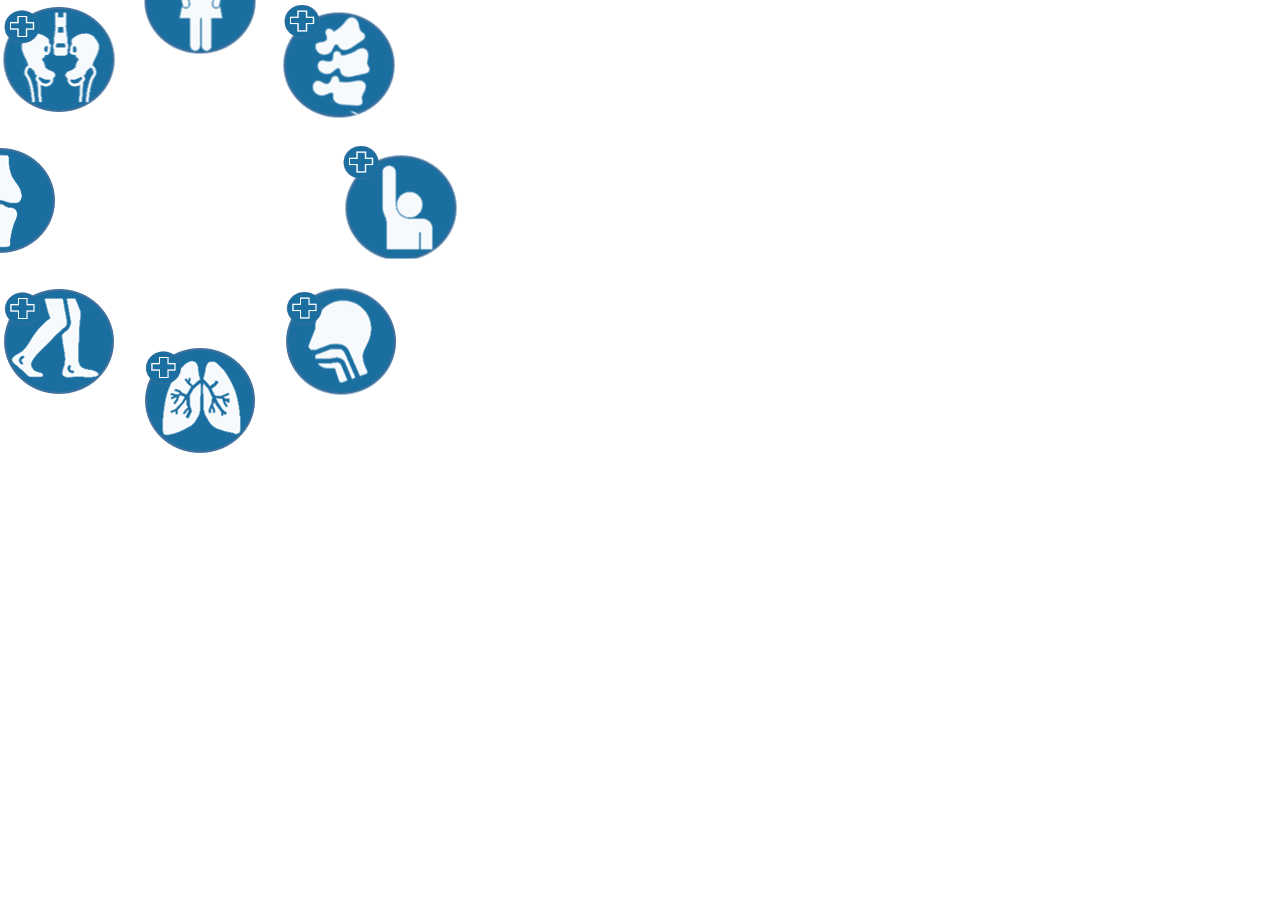
==== index.html @ dfc44511 "arrangement of elements in a circle using js" ====
<!DOCTYPE html>
<html lang="en">
    <link rel="stylesheet" href="/css/style.css">
<head>
    <meta charset="UTF-8">
    <meta http-equiv="x-image-UA-Compatible" content="IE=edge">
    <meta name="viewport" content="width=device-width, initial-scale=1.0">
    <title>CMAt</title>
</head>
<body>


<div class="circular-menu">
    <div class="circular item1"><img class="x-image" src="images/x.png" alt=""></div>
    <div class="circular item2"><img class="x-image" src="images/x.png" alt=""></div>
    <div class="circular item3"><img class="x-image" src="images/x.png" alt=""></div>
    <div class="circular item4"><img class="x-image" src="images/x.png" alt=""></div>
    <div class="circular item5"><img class="x-image" src="images/x.png" alt=""></div>
    <div class="circular item6"><img class="x-image" src="images/x.png" alt=""></div>
    <div class="circular item7"><img class="x-image" src="images/x.png" alt=""></div>
    <div class="circular item8"><img class="x-image" src="images/x.png" alt=""></div>
</div>


          
        </div>
    </div>

    <script src="/js/main.js"></script>
</body>
</html>
---- css/style.css ----
*{
    padding: 0;
    margin: 0;
    box-sizing: border-box;
}

body{
    
    background: linear-gradient(180deg, rgba(255, 255, 255, 0) 0%, rgba(224, 247, 252, 0.583333) 25.87%, #CAF2FA 100%) no-repeat;
    background: 100vh;
}

.item1{
    background:url(/images/img1.png) no-repeat;
    width: 115px;
    height: 117px;
}

.item2{
    background: url(/images/img2.png) no-repeat;
    width: 110px;
    height: 107px;
}

.item3{
    background: url(/images/img3.png) no-repeat;
    width: 110px;
    height: 106px;
}

.item4{
    background: url(/images/img4.png) no-repeat;
    width: 110px;
    height: 106px;
}

.item5{
    background: url(/images/img5.png) no-repeat;
    width: 110px;
    height: 106px;
}

.item6{
    background: url(/images/img6.png) no-repeat;
    width: 111px;
    height: 106px;
}

.item7{
    background: url(/images/img7.png) no-repeat;
    width: 111px;
    height: 107px;
}

.item8{
    background: url(/images/img8.png) no-repeat;
    width: 115px;
    height: 117px;
}


.circular-menu{
    position: relative;
    height: 400px;
    width: 400px;
}

.circular{
    position: absolute;
    top: 50%;
    left: 50%;
    transform: translate(-50%, -50%);
    display: flex;
    align-items: center;
    justify-content: center;
    color: '';
  
}

.x-image{
    position: absolute;
    top: 0%;
    left: 0;
    transform: translate(0%, 0%);
    width: 41px;
    height: 41px;
 }
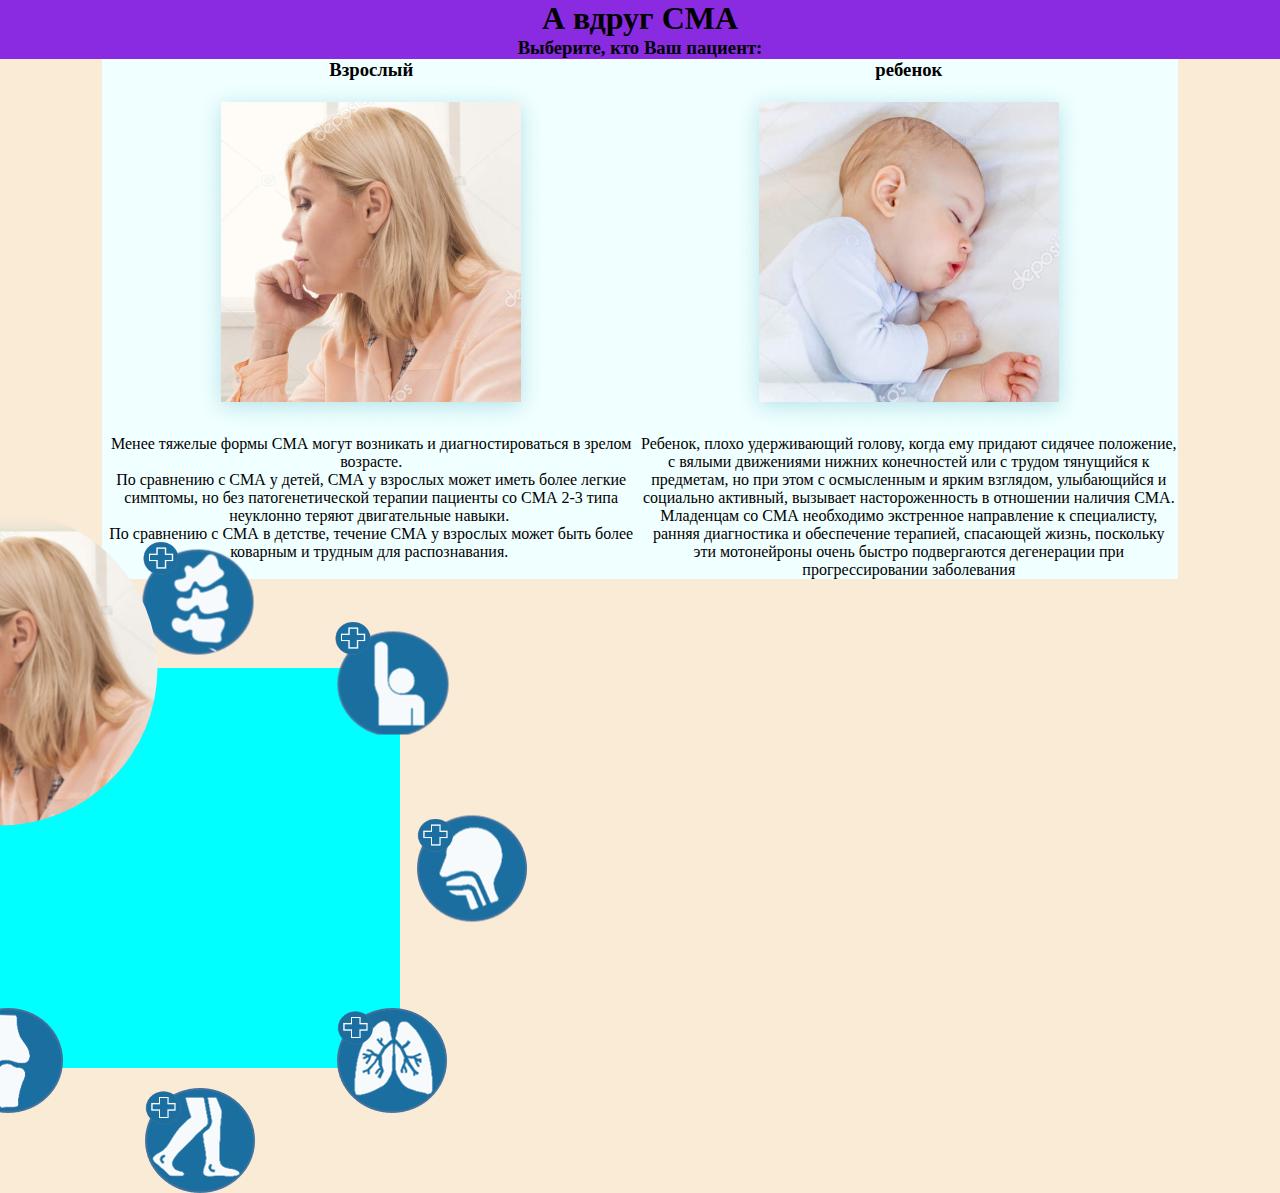
==== commit 69b0f7e6: "block alignment" ====
--- a/index.html
+++ b/index.html
@@ -8,24 +8,61 @@
     <title>CMAt</title>
 </head>
 <body>
+<main>
+    <div class="head">
+                <h1>А вдруг СМА</h1>
+            <h3>Выберите, кто Ваш пациент:</h3>
+    </div>
+
+    <div class="column">
+                <div class="column-item">
+                    <h3>Взрослый</h3>
+                
+                     <img src="/images/adult.png" alt="">
+               
+                    <p>Менее тяжелые формы СМА могут возникать и диагностироваться в зрелом возрасте. </p>
+                    <p>По сравнению с СМА у детей, СМА у взрослых может иметь более легкие симптомы, но
+                         без патогенетической терапии пациенты со СМА 2-3 типа неуклонно теряют
+                          двигательные навыки. 
+                    </p>
+                    <p>По сравнению с СМА в детстве, течение СМА у взрослых может быть более коварным и
+                         трудным для распознавания. </p>
+                </div>
+        
+            <div class="column-item">
+                <h3>ребенок</h3>
+                <img src="/images/kid.png" alt="">
+         
+        
+                <p>Ребенок, плохо удерживающий голову, когда ему придают сидячее положение, с вялыми
+                    движениями нижних конечностей или с трудом тянущийся к предметам, но при этом с
+                    осмысленным и ярким взглядом, улыбающийся и социально активный, вызывает настороженность
+                    в отношении наличия СМА.
+                </p>
+                <p>Младенцам со СМА необходимо экстренное направление к специалисту, ранняя диагностика и обеспечение
+                    терапией, спасающей жизнь, поскольку эти мотонейроны очень быстро подвергаются
+                    дегенерации при прогрессировании заболевания</p>
+            </div>
+    </div>
+
+    <div class="circular-menu">
+            <div class="circular item2"><img class="x-image" src="images/x.png" alt=""></div>
+            <div class="circular item3"><img class="x-image" src="images/x.png" alt=""></div>
+            <div class="circular item4"><img class="x-image" src="images/x.png" alt=""></div>
+            <div class="circular item5"><img class="x-image" src="images/x.png" alt=""></div>
+            <div class="circular item6"><img class="x-image" src="images/x.png" alt=""></div>
+            <div class="circular item7"><img class="x-image" src="images/x.png" alt=""></div>
+            <div class="circular item8"><img class="x-image" src="images/x.png" alt=""></div>
+            <div class="circular item1"><img class="x-image" src="images/x.png" alt=""></div>
+            <div class="adult-img"></div>
+    </div>
 
 
-<div class="circular-menu">
-    <div class="circular item1"><img class="x-image" src="images/x.png" alt=""></div>
-    <div class="circular item2"><img class="x-image" src="images/x.png" alt=""></div>
-    <div class="circular item3"><img class="x-image" src="images/x.png" alt=""></div>
-    <div class="circular item4"><img class="x-image" src="images/x.png" alt=""></div>
-    <div class="circular item5"><img class="x-image" src="images/x.png" alt=""></div>
-    <div class="circular item6"><img class="x-image" src="images/x.png" alt=""></div>
-    <div class="circular item7"><img class="x-image" src="images/x.png" alt=""></div>
-    <div class="circular item8"><img class="x-image" src="images/x.png" alt=""></div>
-</div>
 
-
-          
-        </div>
-    </div>
-
+                
+              
+       
+</main>
     <script src="/js/main.js"></script>
 </body>
 </html>--- a/css/style.css
+++ b/css/style.css
@@ -6,8 +6,13 @@
 
 body{
     
-    background: linear-gradient(180deg, rgba(255, 255, 255, 0) 0%, rgba(224, 247, 252, 0.583333) 25.87%, #CAF2FA 100%) no-repeat;
-    background: 100vh;
+    /* background: linear-gradient(180deg, rgba(255, 255, 255, 0) 0%, rgba(224, 247, 252, 0.583333) 25.87%, #CAF2FA 100%) no-repeat;
+    background: 100vh; */
+    background-color: antiquewhite;
+}
+
+main{
+ 
 }
 
 .item1{
@@ -59,12 +64,6 @@
 }
 
 
-.circular-menu{
-    position: relative;
-    height: 400px;
-    width: 400px;
-}
-
 .circular{
     position: absolute;
     top: 50%;
@@ -73,7 +72,6 @@
     display: flex;
     align-items: center;
     justify-content: center;
-    color: '';
   
 }
 
@@ -84,4 +82,48 @@
     transform: translate(0%, 0%);
     width: 41px;
     height: 41px;
+ }
+
+ .adult-img{
+    background: url(/images/adult.png);
+    width: 315px;
+    height: 315px;
+    border-radius: 50%;
+    top:50%;
+    left: 50%;
+    transform: translate(-50%, -50%);
+ }
+
+ .circular-menu{
+    position: absolute;
+    height: 400px;
+    width: 400px;
+    background-color: aqua;
+}
+
+
+ .head{
+    background-color: blueviolet;
+    text-align: center;
+
+  
+ }
+
+ .column{
+    background-color: azure;
+    display: flex;
+    margin-left: 8%;
+    margin-right: 8%;
+    margin-bottom: 89px;
+    flex-basis: 100%;
+ }
+
+
+ .column-item {
+    text-align: center;
+    flex-basis: 50%;
+  
+ }
+ .content p{
+    margin: 31px, 36px;
  }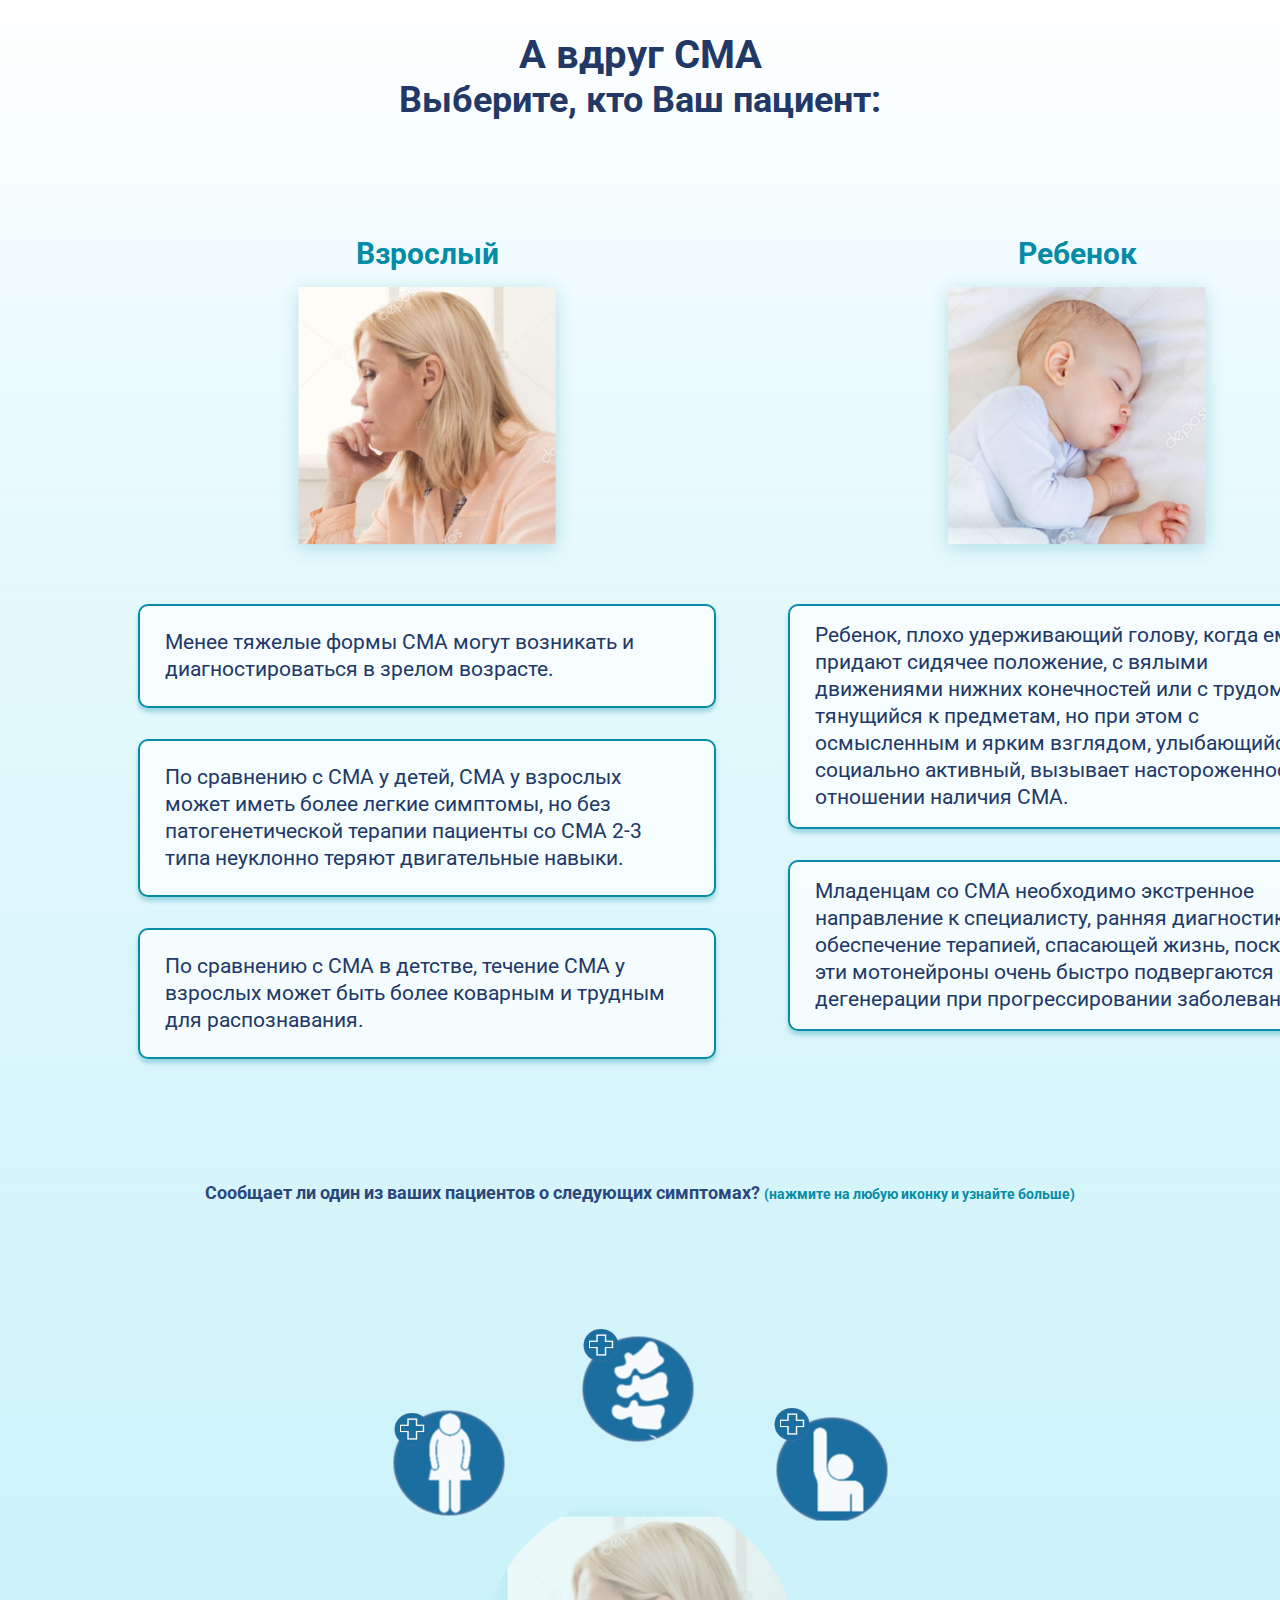
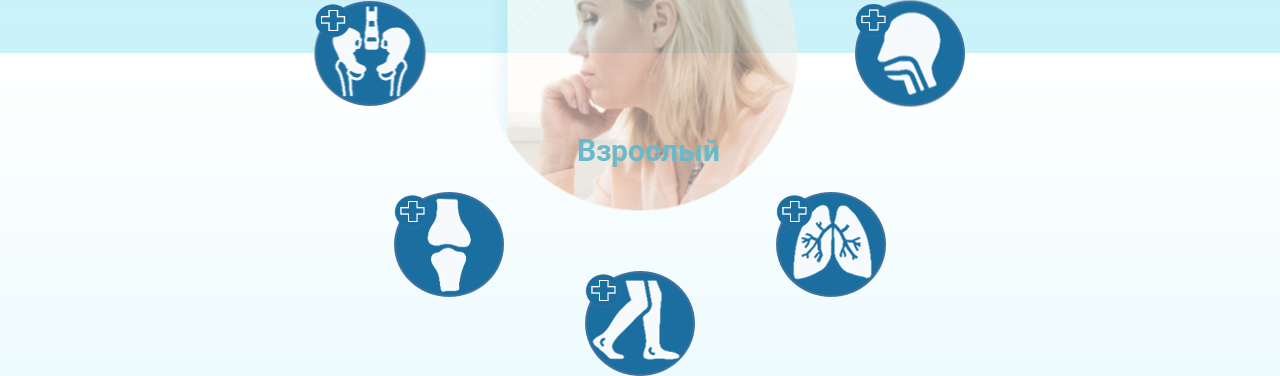
==== commit 3f4963d7: "fix" ====
--- a/index.html
+++ b/index.html
@@ -1,68 +1,82 @@
 <!DOCTYPE html>
 <html lang="en">
-    <link rel="stylesheet" href="/css/style.css">
+<link rel="stylesheet" href="/css/style.css">
+
 <head>
     <meta charset="UTF-8">
     <meta http-equiv="x-image-UA-Compatible" content="IE=edge">
     <meta name="viewport" content="width=device-width, initial-scale=1.0">
+    <link rel="preconnect" href="https://fonts.googleapis.com">
+    <link rel="preconnect" href="https://fonts.gstatic.com" crossorigin>
+    <link href="https://fonts.googleapis.com/css2?family=Roboto:wght@400;700;900&display=swap" rel="stylesheet">
     <title>CMAt</title>
 </head>
+
 <body>
-<main>
     <div class="head">
-                <h1>А вдруг СМА</h1>
-            <h3>Выберите, кто Ваш пациент:</h3>
+        <h3>А вдруг СМА</h3>
+        <h4>Выберите, кто Ваш пациент:</h4>
     </div>
 
     <div class="column">
-                <div class="column-item">
-                    <h3>Взрослый</h3>
-                
-                     <img src="/images/adult.png" alt="">
-               
-                    <p>Менее тяжелые формы СМА могут возникать и диагностироваться в зрелом возрасте. </p>
-                    <p>По сравнению с СМА у детей, СМА у взрослых может иметь более легкие симптомы, но
-                         без патогенетической терапии пациенты со СМА 2-3 типа неуклонно теряют
-                          двигательные навыки. 
-                    </p>
-                    <p>По сравнению с СМА в детстве, течение СМА у взрослых может быть более коварным и
-                         трудным для распознавания. </p>
-                </div>
-        
-            <div class="column-item">
-                <h3>ребенок</h3>
-                <img src="/images/kid.png" alt="">
-         
-        
-                <p>Ребенок, плохо удерживающий голову, когда ему придают сидячее положение, с вялыми
-                    движениями нижних конечностей или с трудом тянущийся к предметам, но при этом с
-                    осмысленным и ярким взглядом, улыбающийся и социально активный, вызывает настороженность
-                    в отношении наличия СМА.
-                </p>
-                <p>Младенцам со СМА необходимо экстренное направление к специалисту, ранняя диагностика и обеспечение
-                    терапией, спасающей жизнь, поскольку эти мотонейроны очень быстро подвергаются
-                    дегенерации при прогрессировании заболевания</p>
-            </div>
+        <div class="column-item">
+            <h3 class="column-adult-h3">Взрослый</h3>
+
+            <img data-image="adult" src="/images/adult.png" alt="">
+
+            <p class="adult">Менее тяжелые формы СМА могут возникать и диагностироваться в зрелом возрасте. </p>
+            <p class="adult">По сравнению с СМА у детей, СМА у взрослых может иметь более легкие симптомы, но
+                без патогенетической терапии пациенты со СМА 2-3 типа неуклонно теряют
+                двигательные навыки. 
+            </p class="=adult">
+            <p class="adult">По сравнению с СМА в детстве, течение СМА у взрослых может быть более коварным и
+                трудным для распознавания. </p>
+        </div>
+
+        <div class="column-item">
+            <h3 class="kid-item-h3"> Ребенок</h3>
+            <img data-image="kid" src="/images/kid.png" alt="">
+
+
+            <p class="kid">Ребенок, плохо удерживающий голову, когда ему придают сидячее положение, с вялыми
+                движениями нижних конечностей или с трудом тянущийся к предметам, но при этом с
+                осмысленным и ярким взглядом, улыбающийся и социально активный, вызывает настороженность
+                в отношении наличия СМА.
+            </p>
+            <p class="kid">Младенцам со СМА необходимо экстренное направление к специалисту, ранняя диагностика и
+                обеспечение
+                терапией, спасающей жизнь, поскольку эти мотонейроны очень быстро подвергаются
+                дегенерации при прогрессировании заболевания</p>
+        </div>
+    </div>
+
+    <div class="wrapper-content">
+        <p class="text">Сообщает ли один из ваших пациентов о следующих симптомах? <span> (нажмите на любую иконку и
+                узнайте больше)</span></p>
     </div>
 
     <div class="circular-menu">
-            <div class="circular item2"><img class="x-image" src="images/x.png" alt=""></div>
-            <div class="circular item3"><img class="x-image" src="images/x.png" alt=""></div>
-            <div class="circular item4"><img class="x-image" src="images/x.png" alt=""></div>
-            <div class="circular item5"><img class="x-image" src="images/x.png" alt=""></div>
-            <div class="circular item6"><img class="x-image" src="images/x.png" alt=""></div>
-            <div class="circular item7"><img class="x-image" src="images/x.png" alt=""></div>
-            <div class="circular item8"><img class="x-image" src="images/x.png" alt=""></div>
-            <div class="circular item1"><img class="x-image" src="images/x.png" alt=""></div>
-            <div class="adult-img"></div>
+        <div class="circular item2"><img class="x-image" src="images/x.png" alt=""></div>
+        <div class="circular item3"><img class="x-image" src="images/x.png" alt=""></div>
+        <div class="circular item4"><img class="x-image" src="images/x.png" alt=""></div>
+        <div class="circular item5"><img class="x-image" src="images/x.png" alt=""></div>
+        <div class="circular item6"><img class="x-image" src="images/x.png" alt=""></div>
+        <div class="circular item7"><img class="x-image" src="images/x.png" alt=""></div>
+        <div class="circular item8"><img class="x-image" src="images/x.png" alt=""></div>
+        <div class="circular item1"><img class="x-image" src="images/x.png" alt=""></div>
+
+
+        <div class="circul-img adult-img">
+            <p>
+                Взрослый
+            </p>
+        </div>
     </div>
 
 
 
-                
-              
-       
-</main>
+
     <script src="/js/main.js"></script>
 </body>
+
 </html>--- a/css/style.css
+++ b/css/style.css
@@ -4,15 +4,121 @@
     box-sizing: border-box;
 }
 
+
+
+
+
 body{
+    background-size: cover;
+    background-image: -webkit-gradient (180deg, rgba(255, 255, 255, 0) 0%, rgba(217, 246, 251, 0.5833) 25%, #CAF2FA 100%);
+    background-image: -webkit-linear-gradient(180deg, rgba(255, 255, 255, 0) 0%, rgba(217, 246, 251, 0.5833) 25%, #CAF2FA 100%);
+    background-image: -html-linear-gradient(180deg, rgba(255, 255, 255, 0) 0%, rgba(217, 246, 251, 0.5833) 25%, #CAF2FA 100%);
+    background-image: -moz-linear-gradient(180deg, rgba(255, 255, 255, 0) 0%, rgba(217, 246, 251, 0.5833) 25%, #CAF2FA 100%) ;
+    background-image: -ms-linear-gradient(180deg, rgba(255, 255, 255, 0) 0%, rgba(217, 246, 251, 0.5833) 25%, #CAF2FA 100%);
+    background-image: -o-linear-gradient(180deg, rgba(255, 255, 255, 0) 0%, rgba(217, 246, 251, 0.5833) 25%, #CAF2FA 100%);
+    background-image: linear-gradient(180deg, rgba(255, 255, 255, 0) 0%, rgba(217, 246, 251, 0.5833) 25%, #CAF2FA 100%);
+
+}
+.head{
+    text-align: center;
+ }
+
+  .head h3{
+    font-family: 'Roboto', sans-serif;
+    font-style:Black;
+    line-height: 50px;
+    line-height: 107%;
+    font-size: 40px;
+    align-items: center;
+    vertical-align: top;
+    color:#223867;
+    margin-top: 34px;      
+  }
+
+  .head h4{
+    font-family: 'Roboto', sans-serif;
+    font-style: Bold;
+    font-size: 36px;
+    line-height: 54px;
+    line-height: 128%;
+    align-items: center;
+    vertical-align: top;
+    color:#223867;
+
+  }
+
+ .column{
+    margin-top: 116px;
+    display: flex;
+    margin-left: 8%;
+    margin-right: 8%;
+    margin-bottom: 89px;
+    flex-basis: 100%;
+ }
+
+ .column h3, .circul-img p{
+    font-family: 'Roboto', sans-serif;
+    font-style: Bold;
+    font-size: 30px;
+    line-height: 35px;
+    line-height: 100%;
+    align-items: center;
+    vertical-align: top;
+    color:#028CA6;
+ }
+
+ .column img{
+    height: 300px;
+    width: 300px;
+    cursor: pointer;
+ 
+ }
+ .column-item {
+    text-align: center;
+    flex-basis: 50%;
+  
+ }
+ .column-item p {
+    font-family: 'Roboto', sans-serif;
+    font-style:Regular;
+    font-size: 21px;
+    line-height: 110%;
+    line-height: 27px;
+    text-align: left;
+    vertical-align: top;
+    border: 2px solid  #068CA6;
+    border-radius: 10px;
+    background-color: rgba(255, 255, 255, 0.7); 
+    box-shadow:  0px 4px 4px  rgba(6, 140, 166, 0.31);
+    margin: 31px 36px;
+    width: 578px;
+    color:#223867
     
-    /* background: linear-gradient(180deg, rgba(255, 255, 255, 0) 0%, rgba(224, 247, 252, 0.583333) 25.87%, #CAF2FA 100%) no-repeat;
-    background: 100vh; */
-    background-color: antiquewhite;
-}
-
-main{
- 
+ }
+.adult{
+    padding: 23px 25px;
+}
+ .kid {
+    padding: 16px 25px;
+ }
+
+.text {
+    font-family: 'Roboto', sans-serif;
+    font-size: 18px;
+    font-weight: 700;
+    line-height: 21.09px;
+    text-align: center;
+    color: rgba(42, 71, 125, 1);
+    margin-top: 92px;
+}
+
+.text span{
+    font-family: 'Roboto', sans-serif;
+    font-size: 14px;
+    font-weight: 700;
+    line-height: 16.41px;
+    text-align: center;
+    color: rgba(6, 140, 166, 1)
 }
 
 .item1{
@@ -69,61 +175,56 @@
     top: 50%;
     left: 50%;
     transform: translate(-50%, -50%);
-    display: flex;
-    align-items: center;
-    justify-content: center;
-  
+    cursor: pointer;
+
 }
 
 .x-image{
     position: absolute;
     top: 0%;
-    left: 0;
+    left: 0%;
     transform: translate(0%, 0%);
     width: 41px;
     height: 41px;
  }
 
- .adult-img{
-    background: url(/images/adult.png);
+ .circul-img{
+    position: absolute;
     width: 315px;
     height: 315px;
     border-radius: 50%;
     top:50%;
-    left: 50%;
+    left:50%;
     transform: translate(-50%, -50%);
+    filter: opacity(60%);
+}
+.adult-img{
+  
+    background: url(/images/adult.png);
+ }
+ 
+ .kid-img{
+    background: url(/images/kid.png);
  }
 
  .circular-menu{
-    position: absolute;
-    height: 400px;
-    width: 400px;
-    background-color: aqua;
-}
-
-
- .head{
-    background-color: blueviolet;
-    text-align: center;
-
-  
- }
-
- .column{
-    background-color: azure;
-    display: flex;
-    margin-left: 8%;
-    margin-right: 8%;
-    margin-bottom: 89px;
-    flex-basis: 100%;
- }
-
-
- .column-item {
-    text-align: center;
-    flex-basis: 50%;
-  
- }
- .content p{
-    margin: 31px, 36px;
- }+    position: relative;
+    height: 450px;
+    width: 450px;
+    top: 50%;
+    left: 50%; 
+    transform: translate(-50%, 50%);
+    
+}
+
+.circul-img p{
+    transform: translate(30%, 800%);
+
+    color: rgba(6, 140, 166, 1);
+    font-weight: bold;
+ 
+}
+
+.wrapper-content{
+   height: 100%;
+}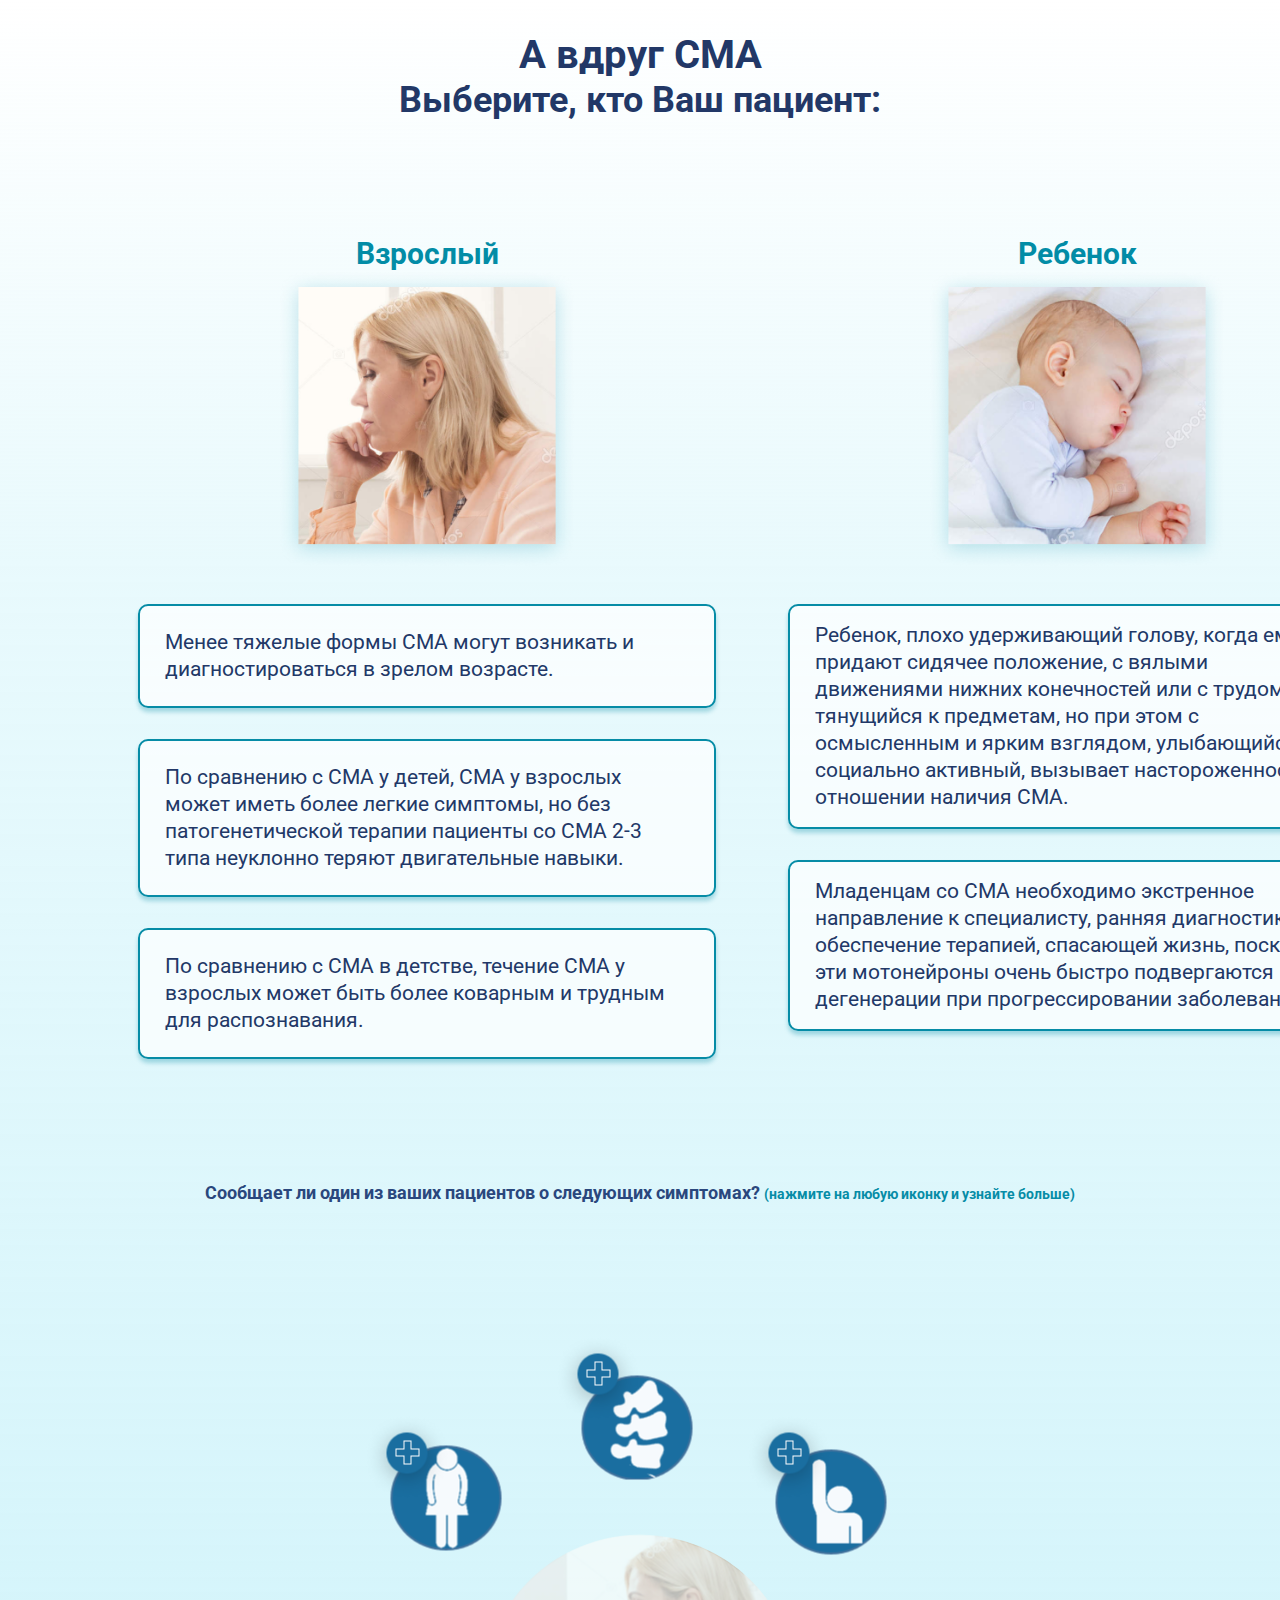
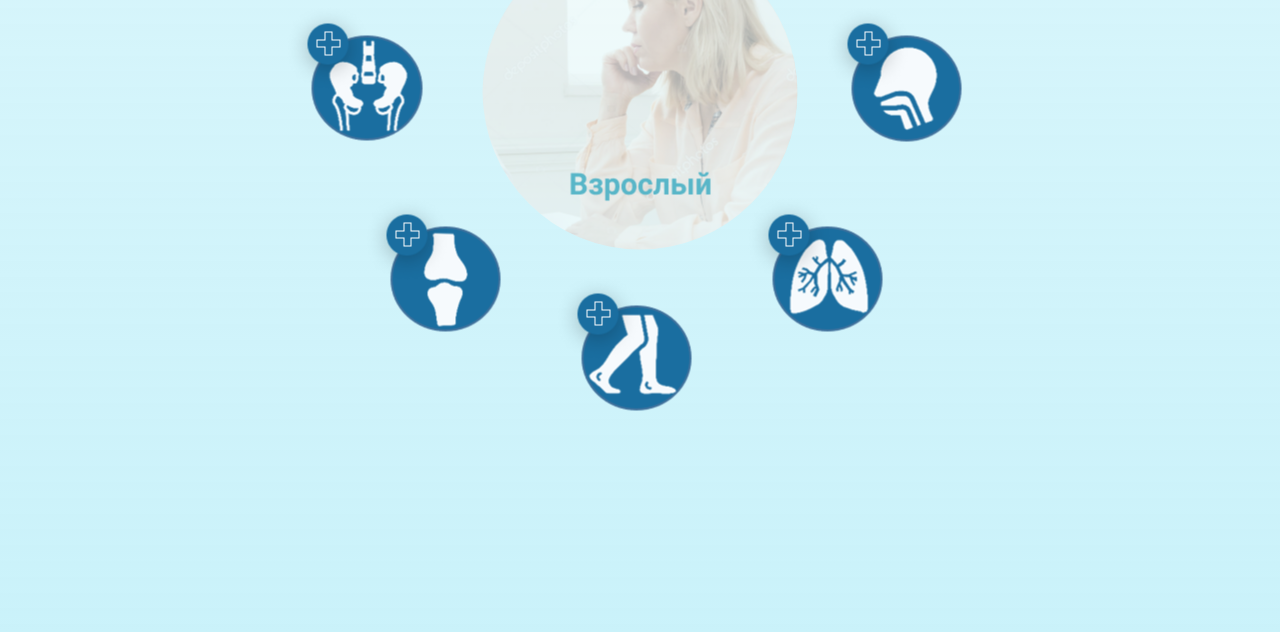
==== commit ecaa1da3: "add text hover" ====
--- a/index.html
+++ b/index.html
@@ -1,6 +1,7 @@
 <!DOCTYPE html>
 <html lang="en">
 <link rel="stylesheet" href="/css/style.css">
+<link rel="stylesheet" href="/css/circular-menu.css">
 
 <head>
     <meta charset="UTF-8">
@@ -56,20 +57,66 @@
     </div>
 
     <div class="circular-menu">
-        <div class="circular item2"><img class="x-image" src="images/x.png" alt=""></div>
-        <div class="circular item3"><img class="x-image" src="images/x.png" alt=""></div>
-        <div class="circular item4"><img class="x-image" src="images/x.png" alt=""></div>
-        <div class="circular item5"><img class="x-image" src="images/x.png" alt=""></div>
-        <div class="circular item6"><img class="x-image" src="images/x.png" alt=""></div>
-        <div class="circular item7"><img class="x-image" src="images/x.png" alt=""></div>
-        <div class="circular item8"><img class="x-image" src="images/x.png" alt=""></div>
-        <div class="circular item1"><img class="x-image" src="images/x.png" alt=""></div>
+        <div class="circular item2">
+            <span class="item2-text">
+                Нарушения жевания и глотания
+            </span>
+            <img class="x-image" src="images/Group 80.png" alt="">
+        </div>
+
+        <div class="circular item3">
+            <span class="item3-text">
+                Дыхательная недостаточность/ респираторная дисфункция
+            </span>
+            <img class="x-image" src="images/Group 80.png" alt="">
+        </div>
+
+        <div class="circular item4">
+            <span class="item4-text">
+                Неспособность бегать, изменение походки
+            </span>
+            <img class="x-image" src="images/Group 80.png" alt="">
+        </div>
+
+        <div class="circular item5">
+            <span class="item5-text">
+                Контрактура суставов
+            </span>
+            <img class="x-image" src="images/Group 80.png" alt="">
+        </div>
+
+        <div class="circular item6">
+            <span class="item6-text">
+                Вывих бедра
+            </span>
+            <img class="x-image" src="images/Group 80.png" alt="">
+        </div>
+
+        <div class="circular item7">
+            <span class="item7-text">
+                Утомляемость
+            </span>
+            <img class="x-image" src="images/Group 80.png" alt="">
+        </div>
+
+        <div class="circular item8">
+            <span class="item8-text">
+                Сколиоз
+            </span>
+            <img class="x-image" src="images/Group 80.png" alt="">
+        </div>
+
+        <div class="circular item1">
+            <span class="item1-text">
+                Ограниченная способность поднимать руки 
+                и переносить предметы
+            </span>
+            <img class="x-image" src="images/Group 80.png" alt="">
+        </div>
 
 
         <div class="circul-img adult-img">
-            <p>
-                Взрослый
-            </p>
+            <p></p>
         </div>
     </div>
 
--- a/css/style.css
+++ b/css/style.css
@@ -3,10 +3,6 @@
     margin: 0;
     box-sizing: border-box;
 }
-
-
-
-
 
 body{
     background-size: cover;
@@ -19,11 +15,12 @@
     background-image: linear-gradient(180deg, rgba(255, 255, 255, 0) 0%, rgba(217, 246, 251, 0.5833) 25%, #CAF2FA 100%);
 
 }
+
 .head{
     text-align: center;
  }
 
-  .head h3{
+.head h3{
     font-family: 'Roboto', sans-serif;
     font-style:Black;
     line-height: 50px;
@@ -33,9 +30,9 @@
     vertical-align: top;
     color:#223867;
     margin-top: 34px;      
-  }
+}
 
-  .head h4{
+.head h4{
     font-family: 'Roboto', sans-serif;
     font-style: Bold;
     font-size: 36px;
@@ -44,10 +41,9 @@
     align-items: center;
     vertical-align: top;
     color:#223867;
+}
 
-  }
-
- .column{
+.column{
     margin-top: 116px;
     display: flex;
     margin-left: 8%;
@@ -93,11 +89,12 @@
     margin: 31px 36px;
     width: 578px;
     color:#223867
-    
  }
+
 .adult{
     padding: 23px 25px;
 }
+
  .kid {
     padding: 16px 25px;
  }
@@ -121,110 +118,6 @@
     color: rgba(6, 140, 166, 1)
 }
 
-.item1{
-    background:url(/images/img1.png) no-repeat;
-    width: 115px;
-    height: 117px;
-}
-
-.item2{
-    background: url(/images/img2.png) no-repeat;
-    width: 110px;
-    height: 107px;
-}
-
-.item3{
-    background: url(/images/img3.png) no-repeat;
-    width: 110px;
-    height: 106px;
-}
-
-.item4{
-    background: url(/images/img4.png) no-repeat;
-    width: 110px;
-    height: 106px;
-}
-
-.item5{
-    background: url(/images/img5.png) no-repeat;
-    width: 110px;
-    height: 106px;
-}
-
-.item6{
-    background: url(/images/img6.png) no-repeat;
-    width: 111px;
-    height: 106px;
-}
-
-.item7{
-    background: url(/images/img7.png) no-repeat;
-    width: 111px;
-    height: 107px;
-}
-
-.item8{
-    background: url(/images/img8.png) no-repeat;
-    width: 115px;
-    height: 117px;
-}
-
-
-.circular{
-    position: absolute;
-    top: 50%;
-    left: 50%;
-    transform: translate(-50%, -50%);
-    cursor: pointer;
-
-}
-
-.x-image{
-    position: absolute;
-    top: 0%;
-    left: 0%;
-    transform: translate(0%, 0%);
-    width: 41px;
-    height: 41px;
- }
-
- .circul-img{
-    position: absolute;
-    width: 315px;
-    height: 315px;
-    border-radius: 50%;
-    top:50%;
-    left:50%;
-    transform: translate(-50%, -50%);
-    filter: opacity(60%);
-}
-.adult-img{
-  
-    background: url(/images/adult.png);
- }
- 
- .kid-img{
-    background: url(/images/kid.png);
- }
-
- .circular-menu{
-    position: relative;
-    height: 450px;
-    width: 450px;
-    top: 50%;
-    left: 50%; 
-    transform: translate(-50%, 50%);
-    
-}
-
-.circul-img p{
-    transform: translate(30%, 800%);
-
-    color: rgba(6, 140, 166, 1);
-    font-weight: bold;
- 
-}
-
 .wrapper-content{
-   height: 100%;
+   height: 600px;
 }--- a/css/circular-menu.css
+++ b/css/circular-menu.css
@@ -0,0 +1,235 @@
+.item1{
+    
+    background:url(/images/img1.png) no-repeat;
+    background-position-y: center;
+
+}
+
+.item2{
+    background: url(/images/img2.png) no-repeat;
+
+}
+
+.item3{
+    background: url(/images/img3.png) no-repeat;
+
+}
+
+.item4{
+    background: url(/images/img4.png) no-repeat;
+
+}
+
+.item5{
+    background: url(/images/img5.png) no-repeat;
+
+}
+
+.item6{
+    background: url(/images/img6.png) no-repeat;
+
+}
+
+.item7{
+    background: url(/images/img7.png) no-repeat;
+
+}
+
+.item8{
+    background: url(/images/img8.png) no-repeat;
+    background-position-y: center;
+
+}
+
+
+.circular{
+    position: absolute;
+    height: 115px;
+    width: 117px;
+    top: 50%;
+    left: 50%;
+    transform: translate(-50%, -50%);
+    cursor: pointer;
+
+}
+
+.x-image{
+    position: absolute;
+    top: -28%;
+    left: -25%;
+    /* transform: translate(0%, 0%); */
+ }
+
+ .circul-img{
+    position: absolute;
+    width: 315px;
+    height: 315px;
+    border-radius: 50%;
+    top:50%;
+    left:50%;
+    transform: translate(-50%, -50%);
+    filter: opacity(60%);
+}
+.adult-img{
+  
+    background: url(/images/Group\ 79.png);
+ }
+ 
+ .kid-img{
+    background: url(/images/kid.png);
+ }
+
+ .circular-menu{
+    position: relative;
+    height: 450px;
+    width: 450px;
+    left: 50%; 
+    transform: translate(-50%, -70%);
+    
+}
+
+.circul-img p{
+    transform: translate(30%, 800%);
+
+    color: rgba(6, 140, 166, 1);
+    font-weight: bold;
+ 
+}
+/* text cursor______________________*/
+
+.item1 .item1-text {
+    visibility: hidden;
+    position: absolute;
+    font-family: 'Roboto', sans-serif;
+    font-style: Bold;
+    line-height: 22px;
+    line-height: 104%;
+    text-align: left;
+    vertical-align: top;
+    z-index: 1;
+    transform: translate(100%, 10%);
+}
+
+.item1:hover .item1-text {
+    visibility: visible;
+}
+
+.item2 .item2-text {
+    visibility: hidden;
+    position: absolute;
+    font-family: 'Roboto', sans-serif;
+    font-style: Bold;
+    line-height: 22px;
+    line-height: 104%;
+    text-align: left;
+    vertical-align: top;
+    z-index: 1;
+    transform: translate(100%, 10%);
+}
+
+.item2:hover .item2-text {
+    visibility: visible;
+}
+
+.item3 .item3-text {
+    visibility: hidden;
+    position: absolute;
+    font-family: 'Roboto', sans-serif;
+    font-style: Bold;
+    line-height: 22px;
+    line-height: 104%;
+    text-align: left;
+    vertical-align: top;
+    z-index: 1;
+    transform: translate(100%, 10%);
+}
+
+.item3:hover .item3-text {
+    visibility: visible;
+}
+
+.item4 .item4-text {
+    visibility: hidden;
+    position: absolute;
+    font-family: 'Roboto', sans-serif;
+    font-style: Bold;
+    line-height: 22px;
+    line-height: 104%;
+    text-align: center;
+    vertical-align: top;
+    z-index: 1;
+    transform: translate(10%, 170%);
+}
+
+.item4:hover .item4-text {
+    visibility: visible;
+}
+
+.item5 .item5-text {
+    visibility: hidden;
+    position: absolute;
+    font-family: 'Roboto', sans-serif;
+    font-style: Bold;
+    line-height: 22px;
+    line-height: 104%;
+    text-align: right;
+    vertical-align: top;
+    z-index: 1;
+    transform: translate(-110%, 10%);
+}
+
+.item5:hover .item5-text {
+    visibility: visible;
+}
+
+.item6 .item6-text {
+    visibility: hidden;
+    position: absolute;
+    font-family: 'Roboto', sans-serif;
+    font-style: Bold;
+    line-height: 22px;
+    line-height: 104%;
+    text-align: right;
+    vertical-align: top;
+    z-index: 1;
+    transform: translate(-110%, 10%);
+}
+
+.item6:hover .item6-text {
+    visibility: visible;
+}
+
+.item7 .item7-text {
+    visibility: hidden;
+    position: absolute;
+    font-family: 'Roboto', sans-serif;
+    font-style: Bold;
+    line-height: 22px;
+    line-height: 104%;
+    text-align: right;
+    vertical-align: top;
+    z-index: 1;
+    transform: translate(-110%, 30%);
+}
+
+.item7:hover .item7-text {
+    visibility: visible;
+}
+
+.item8 .item8-text {
+    visibility: hidden;
+    position: absolute;
+    font-family: 'Roboto', sans-serif;
+    font-style: Bold;
+    line-height: 22px;
+    line-height: 104%;
+    text-align: center;
+    vertical-align: top;
+    z-index: 1;
+    transform: translate(40%, -160%);
+}
+
+.item8:hover .item8-text {
+    visibility: visible;
+}
+
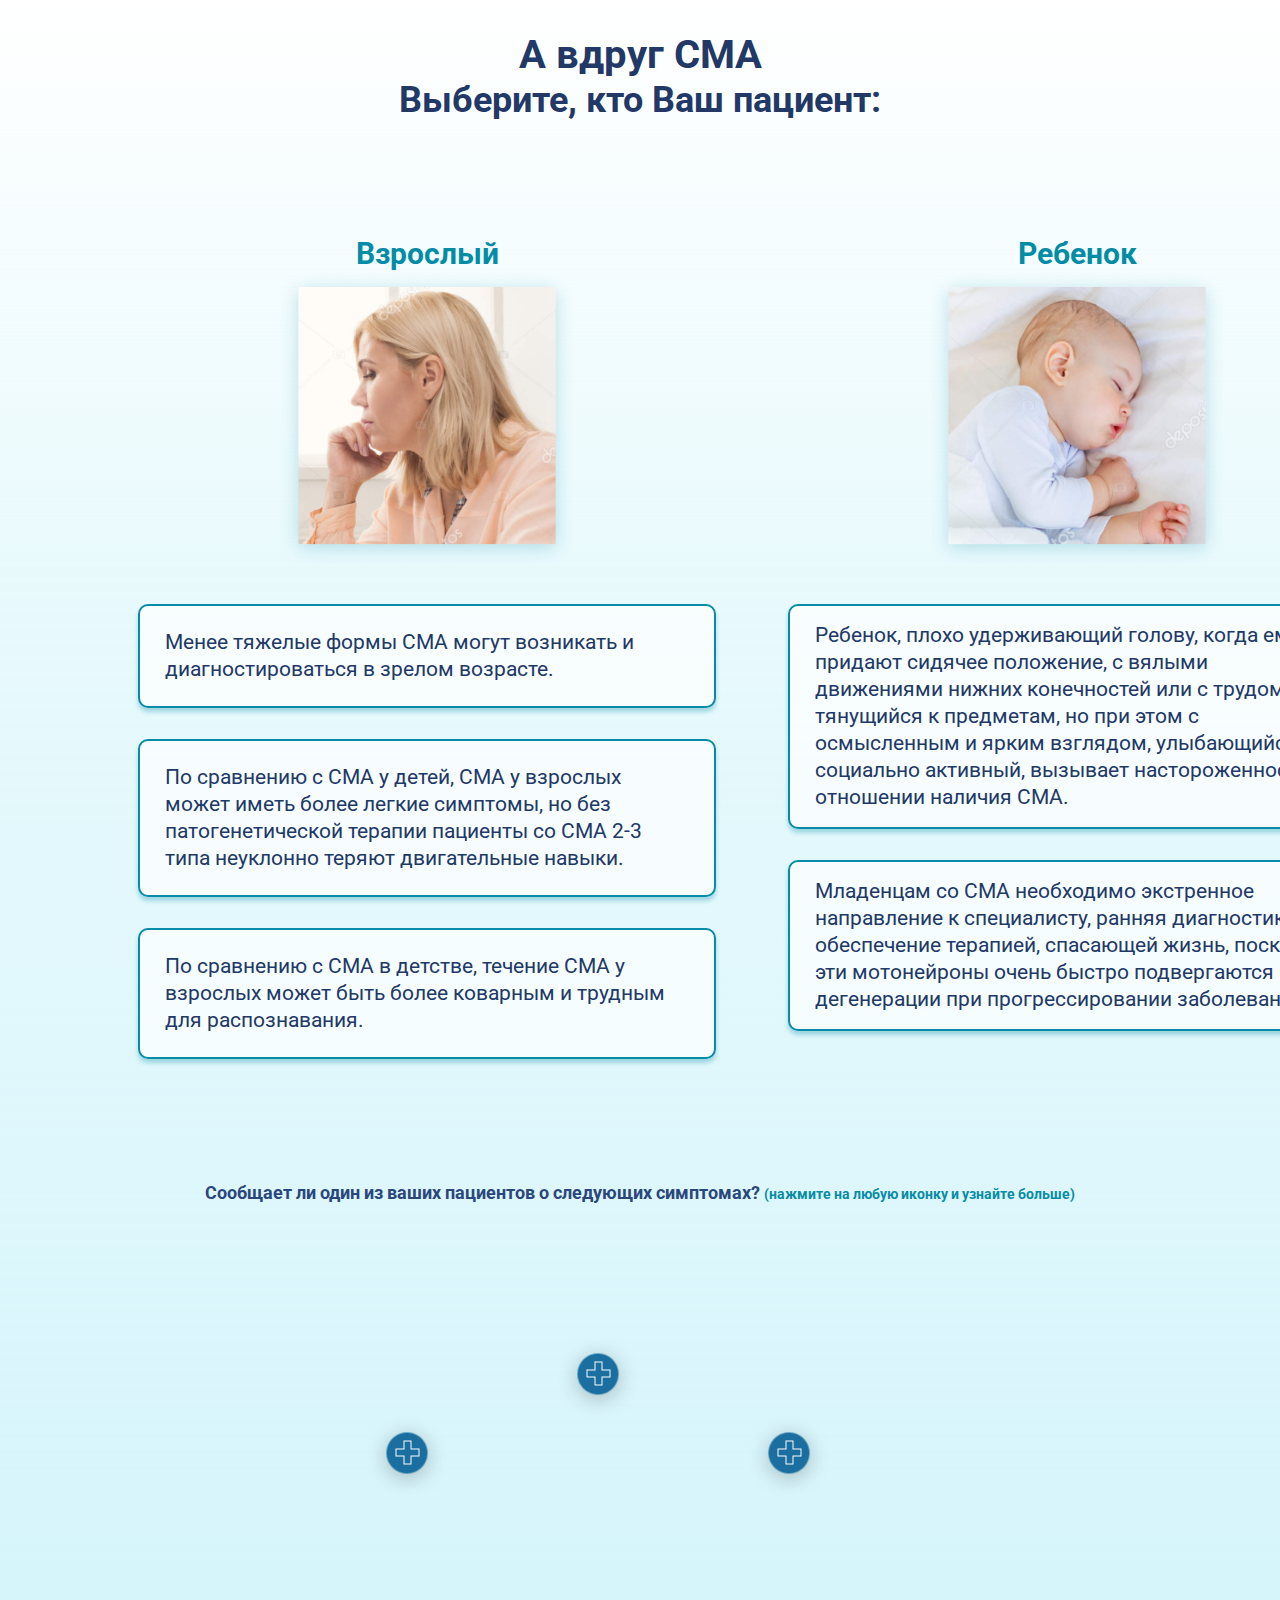
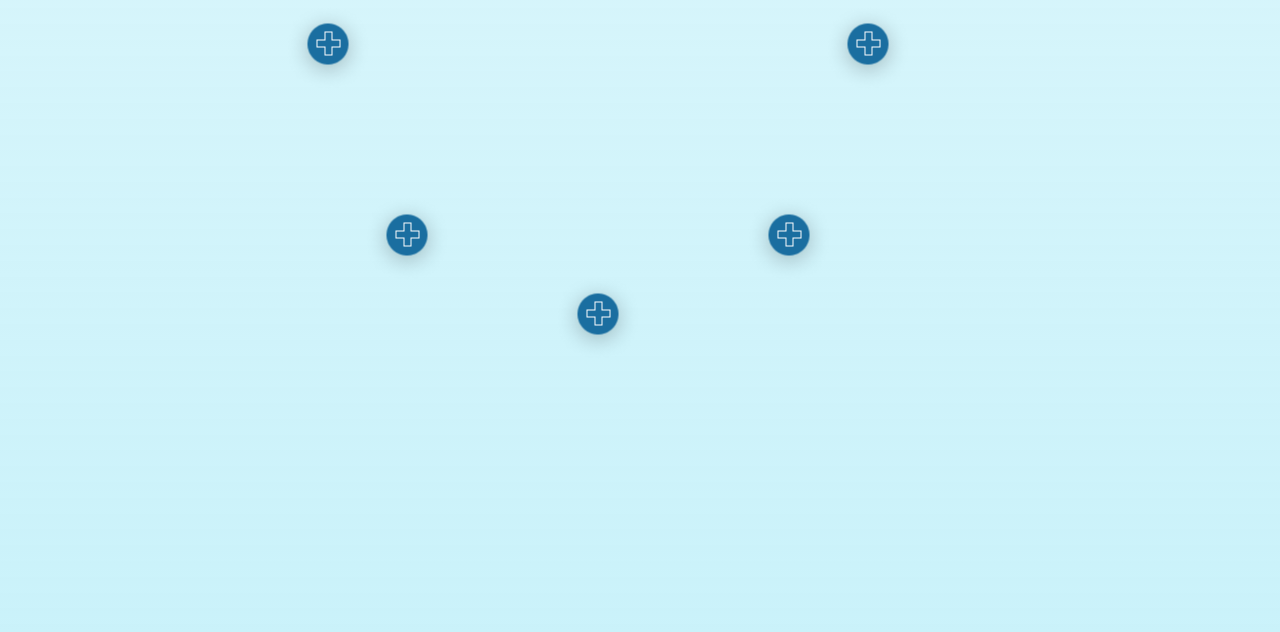
==== commit ba67e886: "fix" ====
--- a/index.html
+++ b/index.html
@@ -1,7 +1,7 @@
 <!DOCTYPE html>
 <html lang="en">
-<link rel="stylesheet" href="/css/style.css">
-<link rel="stylesheet" href="/css/circular-menu.css">
+<link rel="stylesheet" href="css/style.css">
+<link rel="stylesheet" href="css/circular-menu.css">
 
 <head>
     <meta charset="UTF-8">
@@ -23,7 +23,7 @@
         <div class="column-item">
             <h3 class="column-adult-h3">Взрослый</h3>
 
-            <img data-image="adult" src="/images/adult.png" alt="">
+            <img data-image="adult" src="images/adult.png" alt="">
 
             <p class="adult">Менее тяжелые формы СМА могут возникать и диагностироваться в зрелом возрасте. </p>
             <p class="adult">По сравнению с СМА у детей, СМА у взрослых может иметь более легкие симптомы, но
@@ -36,7 +36,7 @@
 
         <div class="column-item">
             <h3 class="kid-item-h3"> Ребенок</h3>
-            <img data-image="kid" src="/images/kid.png" alt="">
+            <img data-image="kid" src="images/kid.png" alt="">
 
 
             <p class="kid">Ребенок, плохо удерживающий голову, когда ему придают сидячее положение, с вялыми
@@ -108,7 +108,7 @@
 
         <div class="circular item1">
             <span class="item1-text">
-                Ограниченная способность поднимать руки 
+                Ограниченная способность поднимать руки
                 и переносить предметы
             </span>
             <img class="x-image" src="images/Group 80.png" alt="">
@@ -120,10 +120,7 @@
         </div>
     </div>
 
-
-
-
-    <script src="/js/main.js"></script>
+    <script src="js/main.js"></script>
 </body>
 
 </html>--- a/css/style.css
+++ b/css/style.css
@@ -1,38 +1,38 @@
-*{
+* {
     padding: 0;
     margin: 0;
     box-sizing: border-box;
 }
 
-body{
+body {
     background-size: cover;
     background-image: -webkit-gradient (180deg, rgba(255, 255, 255, 0) 0%, rgba(217, 246, 251, 0.5833) 25%, #CAF2FA 100%);
     background-image: -webkit-linear-gradient(180deg, rgba(255, 255, 255, 0) 0%, rgba(217, 246, 251, 0.5833) 25%, #CAF2FA 100%);
     background-image: -html-linear-gradient(180deg, rgba(255, 255, 255, 0) 0%, rgba(217, 246, 251, 0.5833) 25%, #CAF2FA 100%);
-    background-image: -moz-linear-gradient(180deg, rgba(255, 255, 255, 0) 0%, rgba(217, 246, 251, 0.5833) 25%, #CAF2FA 100%) ;
+    background-image: -moz-linear-gradient(180deg, rgba(255, 255, 255, 0) 0%, rgba(217, 246, 251, 0.5833) 25%, #CAF2FA 100%);
     background-image: -ms-linear-gradient(180deg, rgba(255, 255, 255, 0) 0%, rgba(217, 246, 251, 0.5833) 25%, #CAF2FA 100%);
     background-image: -o-linear-gradient(180deg, rgba(255, 255, 255, 0) 0%, rgba(217, 246, 251, 0.5833) 25%, #CAF2FA 100%);
     background-image: linear-gradient(180deg, rgba(255, 255, 255, 0) 0%, rgba(217, 246, 251, 0.5833) 25%, #CAF2FA 100%);
 
 }
 
-.head{
+.head {
     text-align: center;
- }
+}
 
-.head h3{
+.head h3 {
     font-family: 'Roboto', sans-serif;
-    font-style:Black;
+    font-style: Black;
     line-height: 50px;
     line-height: 107%;
     font-size: 40px;
     align-items: center;
     vertical-align: top;
-    color:#223867;
-    margin-top: 34px;      
+    color: #223867;
+    margin-top: 34px;
 }
 
-.head h4{
+.head h4 {
     font-family: 'Roboto', sans-serif;
     font-style: Bold;
     font-size: 36px;
@@ -40,19 +40,20 @@
     line-height: 128%;
     align-items: center;
     vertical-align: top;
-    color:#223867;
+    color: #223867;
 }
 
-.column{
+.column {
     margin-top: 116px;
     display: flex;
     margin-left: 8%;
     margin-right: 8%;
     margin-bottom: 89px;
     flex-basis: 100%;
- }
+}
 
- .column h3, .circul-img p{
+.column h3,
+.circul-img p {
     font-family: 'Roboto', sans-serif;
     font-style: Bold;
     font-size: 30px;
@@ -60,44 +61,46 @@
     line-height: 100%;
     align-items: center;
     vertical-align: top;
-    color:#028CA6;
- }
+    color: #028CA6;
+}
 
- .column img{
+.column img {
     height: 300px;
     width: 300px;
     cursor: pointer;
- 
- }
- .column-item {
+
+}
+
+.column-item {
     text-align: center;
     flex-basis: 50%;
-  
- }
- .column-item p {
+
+}
+
+.column-item p {
     font-family: 'Roboto', sans-serif;
-    font-style:Regular;
+    font-style: Regular;
     font-size: 21px;
     line-height: 110%;
     line-height: 27px;
     text-align: left;
     vertical-align: top;
-    border: 2px solid  #068CA6;
+    border: 2px solid #068CA6;
     border-radius: 10px;
-    background-color: rgba(255, 255, 255, 0.7); 
-    box-shadow:  0px 4px 4px  rgba(6, 140, 166, 0.31);
+    background-color: rgba(255, 255, 255, 0.7);
+    box-shadow: 0px 4px 4px rgba(6, 140, 166, 0.31);
     margin: 31px 36px;
     width: 578px;
-    color:#223867
- }
+    color: #223867
+}
 
-.adult{
+.adult {
     padding: 23px 25px;
 }
 
- .kid {
+.kid {
     padding: 16px 25px;
- }
+}
 
 .text {
     font-family: 'Roboto', sans-serif;
@@ -109,7 +112,7 @@
     margin-top: 92px;
 }
 
-.text span{
+.text span {
     font-family: 'Roboto', sans-serif;
     font-size: 14px;
     font-weight: 700;
@@ -118,6 +121,6 @@
     color: rgba(6, 140, 166, 1)
 }
 
-.wrapper-content{
-   height: 600px;
+.wrapper-content {
+    height: 600px;
 }--- a/css/circular-menu.css
+++ b/css/circular-menu.css
@@ -1,48 +1,48 @@
-.item1{
-    
-    background:url(/images/img1.png) no-repeat;
+.item1 {
+
+    background: url(images/img1.png) no-repeat;
     background-position-y: center;
 
 }
 
-.item2{
-    background: url(/images/img2.png) no-repeat;
-
-}
-
-.item3{
-    background: url(/images/img3.png) no-repeat;
-
-}
-
-.item4{
-    background: url(/images/img4.png) no-repeat;
-
-}
-
-.item5{
-    background: url(/images/img5.png) no-repeat;
-
-}
-
-.item6{
-    background: url(/images/img6.png) no-repeat;
-
-}
-
-.item7{
-    background: url(/images/img7.png) no-repeat;
-
-}
-
-.item8{
-    background: url(/images/img8.png) no-repeat;
+.item2 {
+    background: url(images/img2.png) no-repeat;
+
+}
+
+.item3 {
+    background: url(images/img3.png) no-repeat;
+
+}
+
+.item4 {
+    background: url(images/img4.png) no-repeat;
+
+}
+
+.item5 {
+    background: url(images/img5.png) no-repeat;
+
+}
+
+.item6 {
+    background: url(images/img6.png) no-repeat;
+
+}
+
+.item7 {
+    background: url(images/img7.png) no-repeat;
+
+}
+
+.item8 {
+    background: url(images/img8.png) no-repeat;
     background-position-y: center;
 
 }
 
 
-.circular{
+.circular {
     position: absolute;
     height: 115px;
     width: 117px;
@@ -53,48 +53,50 @@
 
 }
 
-.x-image{
+.x-image {
     position: absolute;
     top: -28%;
     left: -25%;
     /* transform: translate(0%, 0%); */
- }
-
- .circul-img{
+}
+
+.circul-img {
     position: absolute;
     width: 315px;
     height: 315px;
     border-radius: 50%;
-    top:50%;
-    left:50%;
+    top: 50%;
+    left: 50%;
     transform: translate(-50%, -50%);
     filter: opacity(60%);
 }
-.adult-img{
-  
-    background: url(/images/Group\ 79.png);
- }
- 
- .kid-img{
-    background: url(/images/kid.png);
- }
-
- .circular-menu{
+
+.adult-img {
+
+    background: url(images/Group\ 79.png);
+}
+
+.kid-img {
+    background: url(images/kid.png);
+}
+
+.circular-menu {
     position: relative;
     height: 450px;
     width: 450px;
-    left: 50%; 
+    left: 50%;
     transform: translate(-50%, -70%);
-    
-}
-
-.circul-img p{
+
+}
+
+.circul-img p {
     transform: translate(30%, 800%);
 
     color: rgba(6, 140, 166, 1);
     font-weight: bold;
- 
-}
+
+}
+
 /* text cursor______________________*/
 
 .item1 .item1-text {
@@ -231,5 +233,4 @@
 
 .item8:hover .item8-text {
     visibility: visible;
-}
-
+}